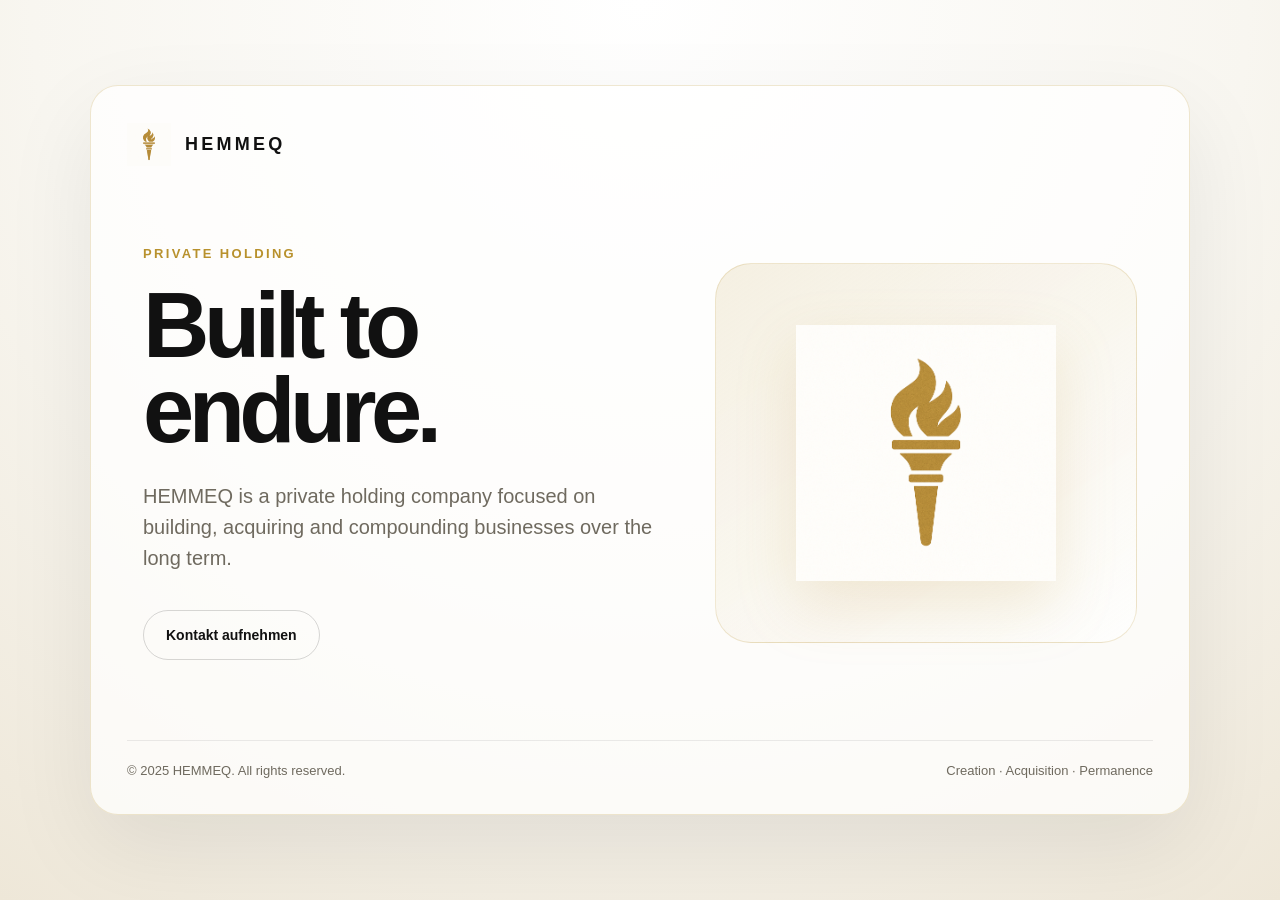
==== index.html @ d727cfa4 "Update index.html" ====
<!DOCTYPE html>
<html lang="de">
<head>
  <meta charset="UTF-8" />
  <meta name="viewport" content="width=device-width, initial-scale=1.0" />
  <link rel="icon" type="image/png" href="hemmeq_favicon.png">
  <title>HEMMEQ</title>
  <style>
    :root {
      --gold: #b8912d;
      --black: #111111;
      --white: #f8f6f0;
      --muted: #6f6a5f;
    }

    * {
      box-sizing: border-box;
      margin: 0;
      padding: 0;
    }

    body {
      min-height: 100vh;
      font-family: Arial, Helvetica, sans-serif;
      background: radial-gradient(circle at top, #ffffff 0%, var(--white) 55%, #eee7d8 100%);
      color: var(--black);
      display: flex;
      align-items: center;
      justify-content: center;
      padding: 24px;
    }

    .page {
      width: 100%;
      max-width: 1100px;
      min-height: 680px;
      background: rgba(255, 255, 255, 0.72);
      border: 1px solid rgba(184, 145, 45, 0.22);
      border-radius: 28px;
      box-shadow: 0 32px 90px rgba(17, 17, 17, 0.08);
      padding: 36px;
      display: flex;
      flex-direction: column;
      justify-content: space-between;
    }

    header {
      display: flex;
      align-items: center;
      justify-content: space-between;
      gap: 24px;
    }

    .brand {
      display: flex;
      align-items: center;
      gap: 14px;
      font-weight: 700;
      letter-spacing: 0.18em;
      font-size: 18px;
    }

    .brand img {
      width: 44px;
      height: 44px;
      object-fit: contain;
    }

    nav {
      display: flex;
      gap: 28px;
      font-size: 14px;
      color: var(--muted);
    }

    nav a {
      color: inherit;
      text-decoration: none;
    }

    main {
      display: grid;
      grid-template-columns: 1.1fr 0.9fr;
      align-items: center;
      gap: 56px;
      padding: 80px 16px;
    }

    .eyebrow {
      color: var(--gold);
      font-size: 13px;
      font-weight: 700;
      letter-spacing: 0.18em;
      text-transform: uppercase;
      margin-bottom: 22px;
    }

    h1 {
      font-size: clamp(48px, 8vw, 92px);
      line-height: 0.92;
      letter-spacing: -0.06em;
      margin-bottom: 28px;
    }

    .subline {
      max-width: 560px;
      color: var(--muted);
      font-size: 20px;
      line-height: 1.55;
      margin-bottom: 36px;
    }

    .actions {
      display: flex;
      flex-wrap: wrap;
      gap: 14px;
      align-items: center;
    }

    .button {
      display: inline-flex;
      align-items: center;
      justify-content: center;
      min-height: 50px;
      padding: 0 22px;
      border-radius: 999px;
      background: var(--black);
      color: white;
      text-decoration: none;
      font-weight: 700;
      font-size: 14px;
    }

    .button.secondary {
      background: transparent;
      color: var(--black);
      border: 1px solid rgba(17, 17, 17, 0.16);
    }

    .logo-stage {
      display: flex;
      align-items: center;
      justify-content: center;
      min-height: 380px;
      border-radius: 36px;
      background: linear-gradient(145deg, rgba(184,145,45,0.13), rgba(255,255,255,0.65));
      border: 1px solid rgba(184, 145, 45, 0.2);
    }

    .logo-stage img {
      width: min(260px, 70%);
      height: auto;
      filter: drop-shadow(0 24px 30px rgba(184, 145, 45, 0.16));
    }

    footer {
      display: flex;
      justify-content: space-between;
      gap: 20px;
      color: var(--muted);
      font-size: 13px;
      border-top: 1px solid rgba(17, 17, 17, 0.08);
      padding-top: 22px;
    }

    @media (max-width: 820px) {
      .page {
        padding: 24px;
        min-height: auto;
      }

      nav {
        display: none;
      }

      main {
        grid-template-columns: 1fr;
        padding: 56px 0;
      }

      .logo-stage {
        min-height: 260px;
        order: -1;
      }

      footer {
        flex-direction: column;
      }
    }
  </style>
</head>
<body>
  <div class="page">
    <header>
      <div class="brand">
        <img src="logo.jpg" alt="HEMMEQ Logo" />
        <span>HEMMEQ</span>
      </div>
    </header>

    <main>
      <section>
        <div class="eyebrow">Private Holding</div>
        <h1>Built to endure.</h1>
        <p class="subline">
          HEMMEQ is a private holding company focused on building, acquiring and compounding businesses over the long term.
        </p>
        <div class="actions">
          <a class="button secondary" href="mailto:viktor@hemmeq.com">Kontakt aufnehmen</a>
        </div>
      </section>

      <section class="logo-stage" aria-label="HEMMEQ Logo">
        <img src="logo.jpg" alt="Goldene Fackel als HEMMEQ Logo" />
      </section>
    </main>

    <footer>
      <span>© 2025 HEMMEQ. All rights reserved.</span>
      <span>Creation · Acquisition · Permanence</span>
    </footer>
  </div>
</body>
</html>
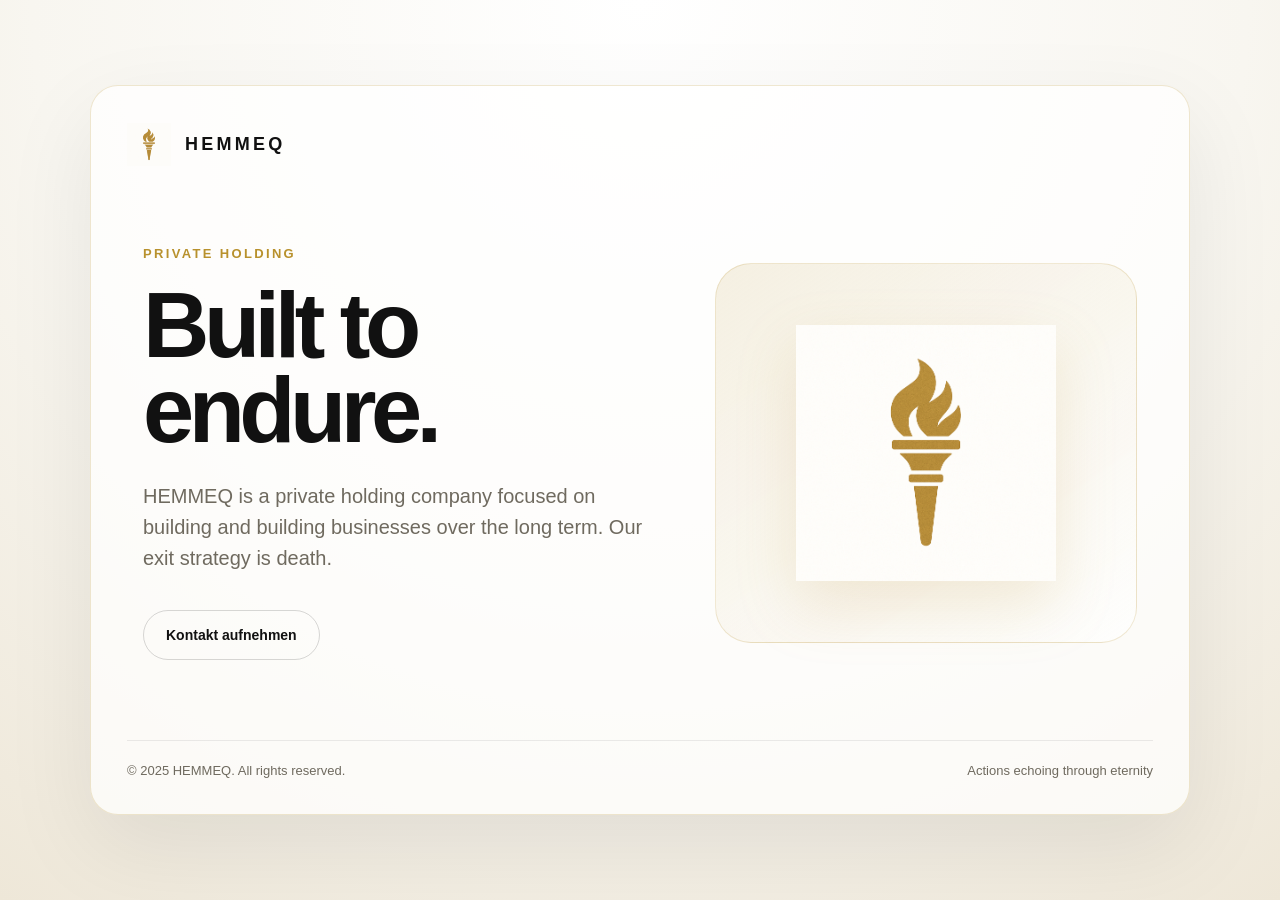
==== commit 49bd6d0d: "Update index.html" ====
--- a/index.html
+++ b/index.html
@@ -3,7 +3,8 @@
 <head>
   <meta charset="UTF-8" />
   <meta name="viewport" content="width=device-width, initial-scale=1.0" />
-  <link rel="icon" type="image/png" href="hemmeq_favicon.png">
+  <link rel="icon" type="image/png" href="hemmeq_logo_transparent.png">
+  <link rel="apple-touch-icon" href="hemmeq_favicon.png">
   <title>HEMMEQ</title>
   <style>
     :root {
@@ -203,7 +204,7 @@
         <div class="eyebrow">Private Holding</div>
         <h1>Built to endure.</h1>
         <p class="subline">
-          HEMMEQ is a private holding company focused on building, acquiring and compounding businesses over the long term.
+          HEMMEQ is a private holding company focused on building and building businesses over the long term. Our exit strategy is death.
         </p>
         <div class="actions">
           <a class="button secondary" href="mailto:viktor@hemmeq.com">Kontakt aufnehmen</a>
@@ -217,7 +218,7 @@
 
     <footer>
       <span>© 2025 HEMMEQ. All rights reserved.</span>
-      <span>Creation · Acquisition · Permanence</span>
+      <span>Actions echoing through eternity</span>
     </footer>
   </div>
 </body>
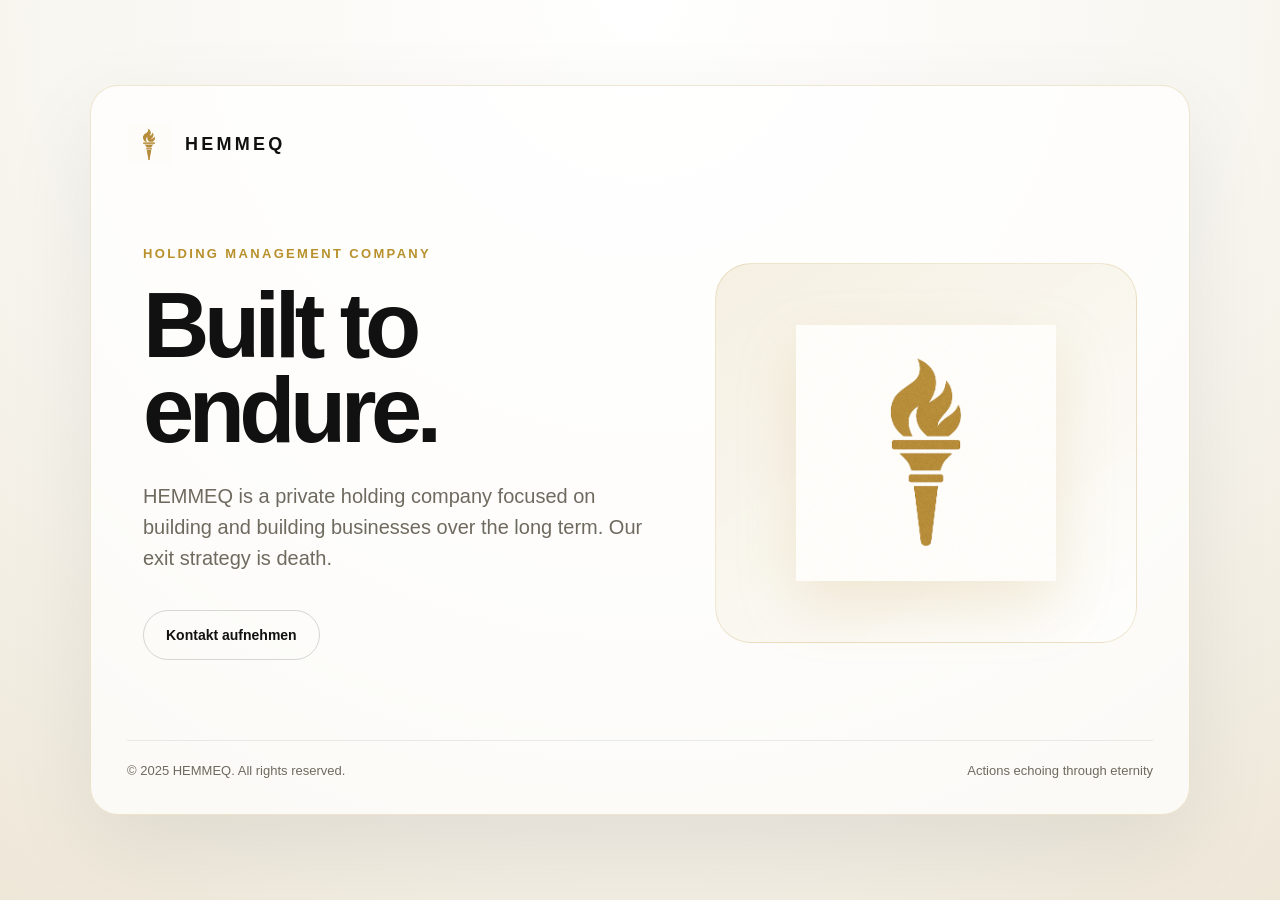
==== commit d2604920: "Update index.html" ====
--- a/index.html
+++ b/index.html
@@ -201,7 +201,7 @@
 
     <main>
       <section>
-        <div class="eyebrow">Private Holding</div>
+        <div class="eyebrow">Holding Management Company</div>
         <h1>Built to endure.</h1>
         <p class="subline">
           HEMMEQ is a private holding company focused on building and building businesses over the long term. Our exit strategy is death.
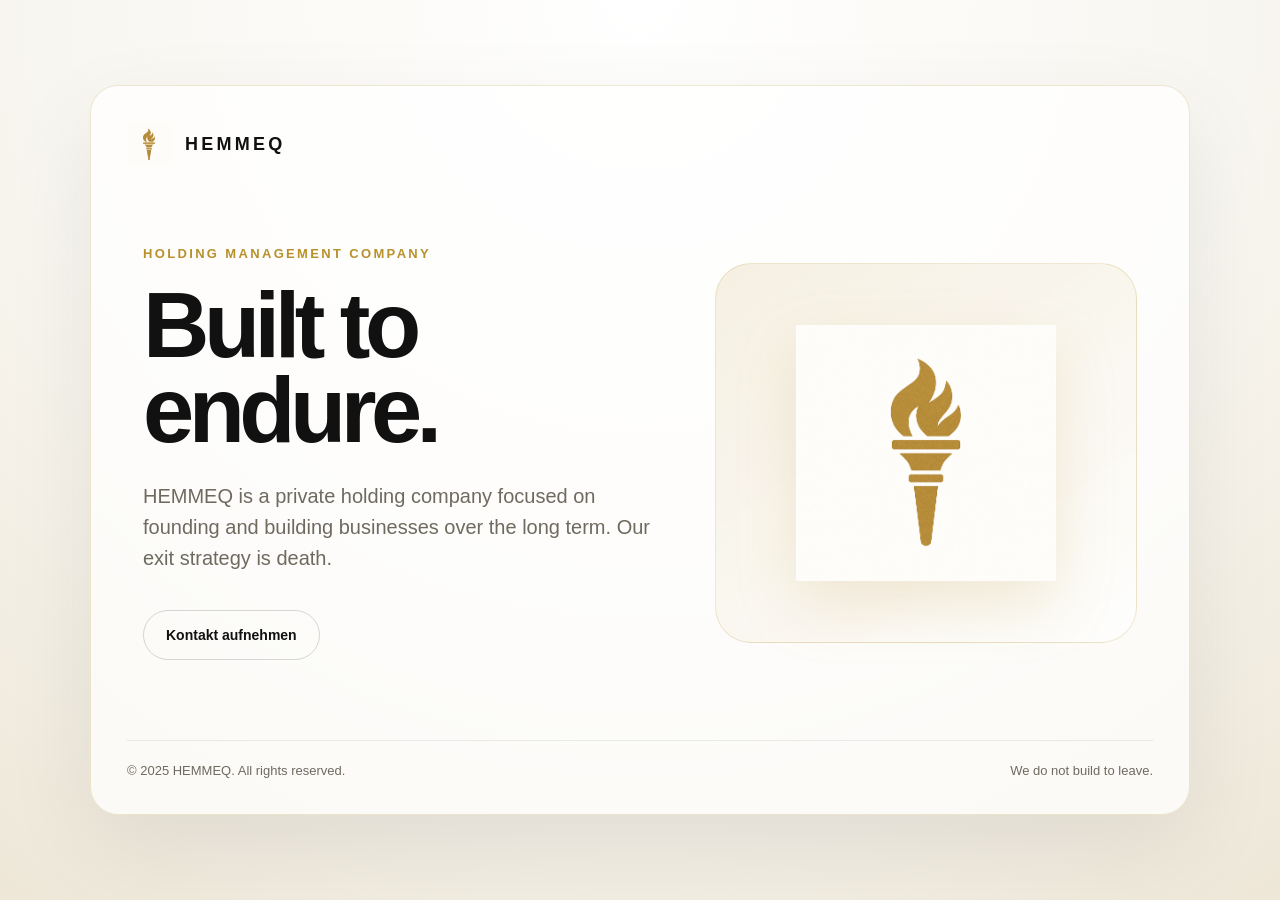
==== commit b04500f4: "Update index.html" ====
--- a/index.html
+++ b/index.html
@@ -204,7 +204,7 @@
         <div class="eyebrow">Holding Management Company</div>
         <h1>Built to endure.</h1>
         <p class="subline">
-          HEMMEQ is a private holding company focused on building and building businesses over the long term. Our exit strategy is death.
+          HEMMEQ is a private holding company focused on founding and building businesses over the long term. Our exit strategy is death.
         </p>
         <div class="actions">
           <a class="button secondary" href="mailto:viktor@hemmeq.com">Kontakt aufnehmen</a>
@@ -218,7 +218,7 @@
 
     <footer>
       <span>© 2025 HEMMEQ. All rights reserved.</span>
-      <span>Actions echoing through eternity</span>
+      <span>We do not build to leave.</span>
     </footer>
   </div>
 </body>
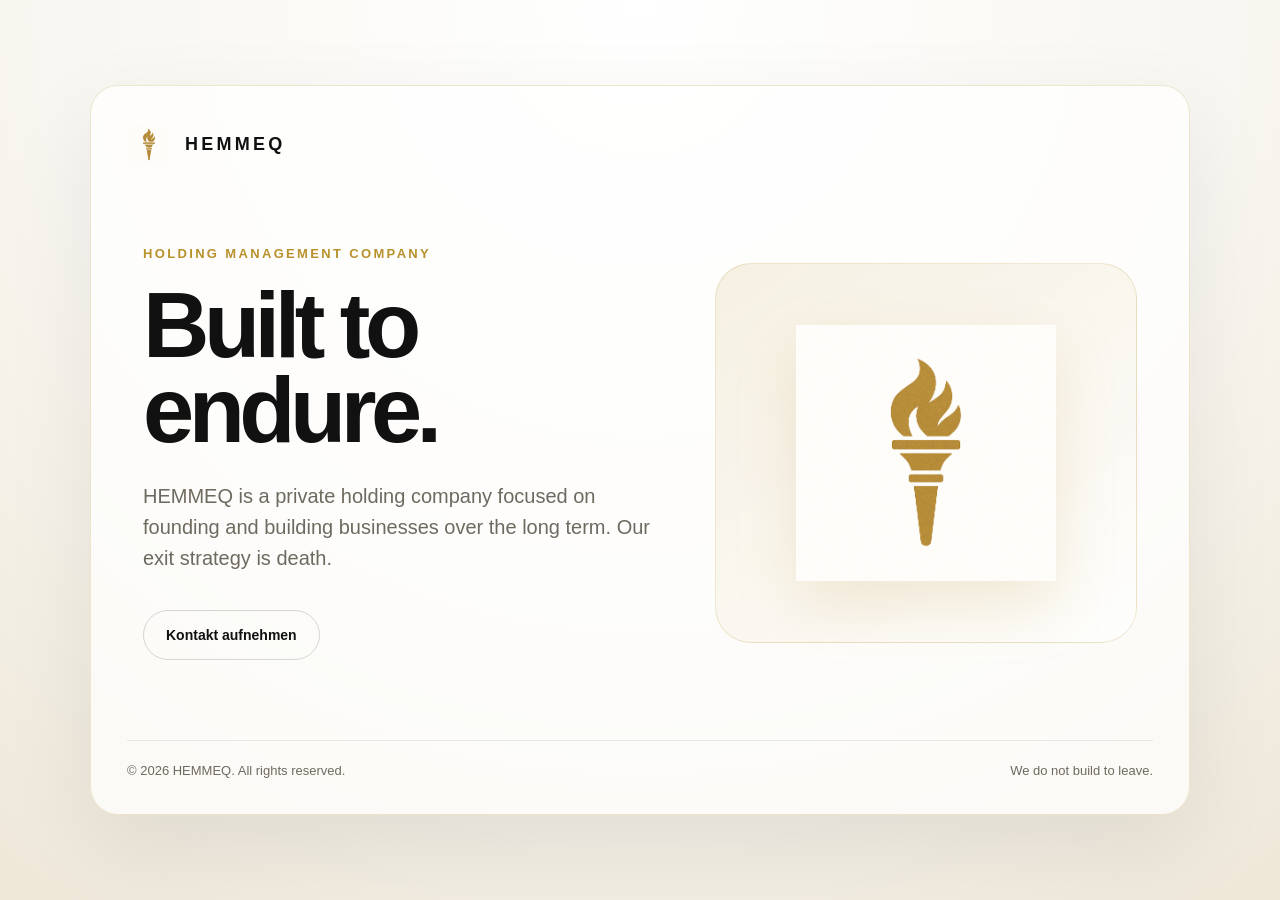
==== commit acf30989: "Update index.html" ====
--- a/index.html
+++ b/index.html
@@ -217,7 +217,7 @@
     </main>
 
     <footer>
-      <span>© 2025 HEMMEQ. All rights reserved.</span>
+      <span>© 2026 HEMMEQ. All rights reserved.</span>
       <span>We do not build to leave.</span>
     </footer>
   </div>
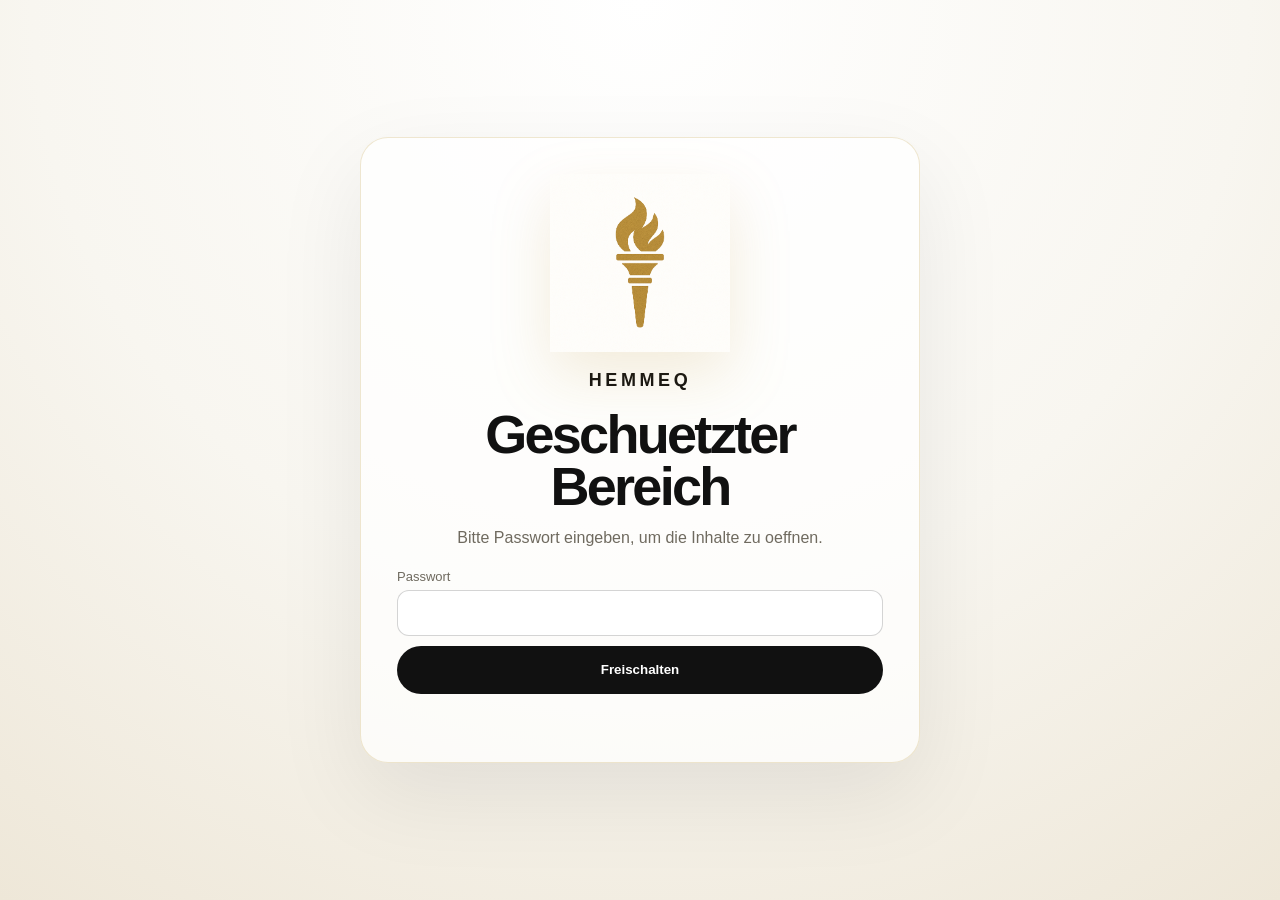
==== commit a43a7845: "Add files via upload" ====
--- a/index.html
+++ b/index.html
@@ -3,223 +3,82 @@
 <head>
   <meta charset="UTF-8" />
   <meta name="viewport" content="width=device-width, initial-scale=1.0" />
-  <link rel="icon" type="image/png" href="hemmeq_logo_transparent.png">
-  <link rel="apple-touch-icon" href="hemmeq_favicon.png">
+  <link rel="icon" type="image/png" href="assets/images/hemmeq_logo_transparent.png" />
+  <link rel="apple-touch-icon" href="assets/images/hemmeq_favicon.png" />
   <title>HEMMEQ</title>
-  <style>
-    :root {
-      --gold: #b8912d;
-      --black: #111111;
-      --white: #f8f6f0;
-      --muted: #6f6a5f;
-    }
-
-    * {
-      box-sizing: border-box;
-      margin: 0;
-      padding: 0;
-    }
-
-    body {
-      min-height: 100vh;
-      font-family: Arial, Helvetica, sans-serif;
-      background: radial-gradient(circle at top, #ffffff 0%, var(--white) 55%, #eee7d8 100%);
-      color: var(--black);
-      display: flex;
-      align-items: center;
-      justify-content: center;
-      padding: 24px;
-    }
-
-    .page {
-      width: 100%;
-      max-width: 1100px;
-      min-height: 680px;
-      background: rgba(255, 255, 255, 0.72);
-      border: 1px solid rgba(184, 145, 45, 0.22);
-      border-radius: 28px;
-      box-shadow: 0 32px 90px rgba(17, 17, 17, 0.08);
-      padding: 36px;
-      display: flex;
-      flex-direction: column;
-      justify-content: space-between;
-    }
-
-    header {
-      display: flex;
-      align-items: center;
-      justify-content: space-between;
-      gap: 24px;
-    }
-
-    .brand {
-      display: flex;
-      align-items: center;
-      gap: 14px;
-      font-weight: 700;
-      letter-spacing: 0.18em;
-      font-size: 18px;
-    }
-
-    .brand img {
-      width: 44px;
-      height: 44px;
-      object-fit: contain;
-    }
-
-    nav {
-      display: flex;
-      gap: 28px;
-      font-size: 14px;
-      color: var(--muted);
-    }
-
-    nav a {
-      color: inherit;
-      text-decoration: none;
-    }
-
-    main {
-      display: grid;
-      grid-template-columns: 1.1fr 0.9fr;
-      align-items: center;
-      gap: 56px;
-      padding: 80px 16px;
-    }
-
-    .eyebrow {
-      color: var(--gold);
-      font-size: 13px;
-      font-weight: 700;
-      letter-spacing: 0.18em;
-      text-transform: uppercase;
-      margin-bottom: 22px;
-    }
-
-    h1 {
-      font-size: clamp(48px, 8vw, 92px);
-      line-height: 0.92;
-      letter-spacing: -0.06em;
-      margin-bottom: 28px;
-    }
-
-    .subline {
-      max-width: 560px;
-      color: var(--muted);
-      font-size: 20px;
-      line-height: 1.55;
-      margin-bottom: 36px;
-    }
-
-    .actions {
-      display: flex;
-      flex-wrap: wrap;
-      gap: 14px;
-      align-items: center;
-    }
-
-    .button {
-      display: inline-flex;
-      align-items: center;
-      justify-content: center;
-      min-height: 50px;
-      padding: 0 22px;
-      border-radius: 999px;
-      background: var(--black);
-      color: white;
-      text-decoration: none;
-      font-weight: 700;
-      font-size: 14px;
-    }
-
-    .button.secondary {
-      background: transparent;
-      color: var(--black);
-      border: 1px solid rgba(17, 17, 17, 0.16);
-    }
-
-    .logo-stage {
-      display: flex;
-      align-items: center;
-      justify-content: center;
-      min-height: 380px;
-      border-radius: 36px;
-      background: linear-gradient(145deg, rgba(184,145,45,0.13), rgba(255,255,255,0.65));
-      border: 1px solid rgba(184, 145, 45, 0.2);
-    }
-
-    .logo-stage img {
-      width: min(260px, 70%);
-      height: auto;
-      filter: drop-shadow(0 24px 30px rgba(184, 145, 45, 0.16));
-    }
-
-    footer {
-      display: flex;
-      justify-content: space-between;
-      gap: 20px;
-      color: var(--muted);
-      font-size: 13px;
-      border-top: 1px solid rgba(17, 17, 17, 0.08);
-      padding-top: 22px;
-    }
-
-    @media (max-width: 820px) {
-      .page {
-        padding: 24px;
-        min-height: auto;
-      }
-
-      nav {
-        display: none;
-      }
-
-      main {
-        grid-template-columns: 1fr;
-        padding: 56px 0;
-      }
-
-      .logo-stage {
-        min-height: 260px;
-        order: -1;
-      }
-
-      footer {
-        flex-direction: column;
-      }
-    }
-  </style>
+  <link rel="stylesheet" href="assets/css/main.css" />
+  <script src="assets/js/auth-guard.js"></script>
 </head>
-<body>
+<body class="page-home">
   <div class="page">
     <header>
       <div class="brand">
-        <img src="logo.jpg" alt="HEMMEQ Logo" />
+        <img src="assets/images/logo.jpg" alt="HEMMEQ Logo" />
         <span>HEMMEQ</span>
       </div>
+      <nav aria-label="Hauptnavigation">
+        <a href="index.html">Start</a>
+        <a href="about.html">Ueber uns</a>
+        <a href="kunden.html">Kunden</a>
+      </nav>
     </header>
 
     <main>
       <section>
-        <div class="eyebrow">Holding Management Company</div>
-        <h1>Built to endure.</h1>
+        <div class="eyebrow">KI Beratung und Automatisierung</div>
+        <h1>KI, die im Alltag wirkt.</h1>
         <p class="subline">
-          HEMMEQ is a private holding company focused on founding and building businesses over the long term. Our exit strategy is death.
+          HEMMEQ unterstutzt Unternehmen bei der Einfuhrung von KI in Prozesse, Vertrieb und Operations. Wir verbinden Strategie, Umsetzung und Schulung fur messbare Ergebnisse.
         </p>
         <div class="actions">
+          <button class="button" id="openBooking" type="button">Termin buchen</button>
+          <a class="button secondary" href="about.html">Ueber HEMMEQ</a>
+          <a class="button secondary" href="kunden.html">Unsere Kunden</a>
           <a class="button secondary" href="mailto:viktor@hemmeq.com">Kontakt aufnehmen</a>
         </div>
       </section>
 
       <section class="logo-stage" aria-label="HEMMEQ Logo">
-        <img src="logo.jpg" alt="Goldene Fackel als HEMMEQ Logo" />
+        <img src="assets/images/logo.jpg" alt="Goldene Fackel als HEMMEQ Logo" />
       </section>
     </main>
 
     <footer>
-      <span>© 2026 HEMMEQ. All rights reserved.</span>
-      <span>We do not build to leave.</span>
+      <span>&copy; 2026 HEMMEQ. Alle Rechte vorbehalten.</span>
+      <span>KI Beratung fur nachhaltiges Wachstum.</span>
     </footer>
   </div>
+
+  <div class="modal-backdrop" id="bookingModal" aria-hidden="true">
+    <div class="modal" role="dialog" aria-modal="true" aria-labelledby="bookingTitle">
+      <h2 id="bookingTitle">Erstgesprach buchen</h2>
+      <p>Wahlen Sie Ihren Wunschtermin. Wir bestatigen den Slot per E-Mail.</p>
+      <form class="booking-form" id="bookingForm">
+        <div>
+          <label for="bookingDate">Datum</label>
+          <input id="bookingDate" name="date" type="date" required />
+        </div>
+        <div>
+          <label for="bookingTime">Uhrzeit</label>
+          <input id="bookingTime" name="time" type="time" required />
+        </div>
+        <div>
+          <label for="bookingName">Name</label>
+          <input id="bookingName" name="name" type="text" required />
+        </div>
+        <div>
+          <label for="bookingEmail">E-Mail</label>
+          <input id="bookingEmail" name="email" type="email" required />
+        </div>
+        <div class="modal-actions">
+          <button class="button" type="submit">Anfrage senden</button>
+          <button class="button secondary" type="button" id="closeBooking">Schliessen</button>
+        </div>
+        <div class="status" id="bookingStatus">Vielen Dank. Ihre Terminanfrage wurde vorbereitet.</div>
+      </form>
+    </div>
+  </div>
+
+  <script src="assets/js/booking.js"></script>
 </body>
-</html>
+</html>
--- a/assets/css/main.css
+++ b/assets/css/main.css
@@ -0,0 +1,484 @@
+:root {
+  --gold: #b8912d;
+  --black: #111111;
+  --white: #f8f6f0;
+  --muted: #6f6a5f;
+}
+
+* {
+  box-sizing: border-box;
+  margin: 0;
+  padding: 0;
+}
+
+body {
+  min-height: 100vh;
+  font-family: Arial, Helvetica, sans-serif;
+  background: radial-gradient(circle at top, #ffffff 0%, var(--white) 55%, #eee7d8 100%);
+  color: var(--black);
+  display: flex;
+  align-items: center;
+  justify-content: center;
+  padding: 24px;
+}
+
+.page {
+  width: 100%;
+  max-width: 1100px;
+  min-height: 680px;
+  background: rgba(255, 255, 255, 0.72);
+  border: 1px solid rgba(184, 145, 45, 0.22);
+  border-radius: 28px;
+  box-shadow: 0 32px 90px rgba(17, 17, 17, 0.08);
+  padding: 36px;
+  display: flex;
+  flex-direction: column;
+  justify-content: space-between;
+}
+
+header {
+  display: flex;
+  align-items: center;
+  justify-content: space-between;
+  gap: 24px;
+}
+
+.brand {
+  display: flex;
+  align-items: center;
+  gap: 14px;
+  font-weight: 700;
+  letter-spacing: 0.18em;
+  font-size: 18px;
+}
+
+.brand img {
+  width: 44px;
+  height: 44px;
+  object-fit: contain;
+}
+
+nav {
+  display: flex;
+  gap: 28px;
+  font-size: 14px;
+  color: var(--muted);
+}
+
+nav a {
+  color: inherit;
+  text-decoration: none;
+}
+
+nav a.active {
+  color: var(--black);
+  font-weight: 700;
+}
+
+.button {
+  display: inline-flex;
+  align-items: center;
+  justify-content: center;
+  min-height: 50px;
+  padding: 0 22px;
+  border-radius: 999px;
+  border: 0;
+  background: var(--black);
+  color: #ffffff;
+  text-decoration: none;
+  font-weight: 700;
+  font-size: 14px;
+  cursor: pointer;
+}
+
+.button.secondary {
+  background: transparent;
+  color: var(--black);
+  border: 1px solid rgba(17, 17, 17, 0.16);
+}
+
+footer {
+  display: flex;
+  justify-content: space-between;
+  gap: 20px;
+  color: var(--muted);
+  font-size: 13px;
+  border-top: 1px solid rgba(17, 17, 17, 0.08);
+  padding-top: 22px;
+}
+
+.page-home main {
+  display: grid;
+  grid-template-columns: 1.1fr 0.9fr;
+  align-items: center;
+  gap: 56px;
+  padding: 80px 16px;
+}
+
+.page-home .eyebrow {
+  color: var(--gold);
+  font-size: 13px;
+  font-weight: 700;
+  letter-spacing: 0.18em;
+  text-transform: uppercase;
+  margin-bottom: 22px;
+}
+
+.page-home h1 {
+  font-size: clamp(48px, 8vw, 92px);
+  line-height: 0.92;
+  letter-spacing: -0.06em;
+  margin-bottom: 28px;
+}
+
+.page-home .subline {
+  max-width: 560px;
+  color: var(--muted);
+  font-size: 20px;
+  line-height: 1.55;
+  margin-bottom: 36px;
+}
+
+.page-home .actions {
+  display: flex;
+  flex-wrap: wrap;
+  gap: 14px;
+  align-items: center;
+}
+
+.page-home .logo-stage {
+  display: flex;
+  align-items: center;
+  justify-content: center;
+  min-height: 380px;
+  border-radius: 36px;
+  background: linear-gradient(145deg, rgba(184, 145, 45, 0.13), rgba(255, 255, 255, 0.65));
+  border: 1px solid rgba(184, 145, 45, 0.2);
+}
+
+.page-home .logo-stage img {
+  width: min(260px, 70%);
+  height: auto;
+  filter: drop-shadow(0 24px 30px rgba(184, 145, 45, 0.16));
+}
+
+.page-home .modal-backdrop {
+  position: fixed;
+  inset: 0;
+  background: rgba(17, 17, 17, 0.45);
+  display: none;
+  align-items: center;
+  justify-content: center;
+  padding: 24px;
+  z-index: 20;
+}
+
+.page-home .modal-backdrop.active {
+  display: flex;
+}
+
+.page-home .modal {
+  width: min(540px, 100%);
+  background: #ffffff;
+  border-radius: 22px;
+  border: 1px solid rgba(184, 145, 45, 0.22);
+  box-shadow: 0 30px 60px rgba(17, 17, 17, 0.2);
+  padding: 26px;
+}
+
+.page-home .modal h2 {
+  font-size: 28px;
+  margin-bottom: 8px;
+  letter-spacing: -0.03em;
+}
+
+.page-home .modal p {
+  color: var(--muted);
+  margin-bottom: 18px;
+  line-height: 1.45;
+}
+
+.page-home .booking-form {
+  display: grid;
+  gap: 12px;
+}
+
+.page-home .booking-form label {
+  font-size: 13px;
+  color: var(--muted);
+  margin-bottom: 4px;
+  display: block;
+}
+
+.page-home .booking-form input {
+  width: 100%;
+  border: 1px solid rgba(17, 17, 17, 0.18);
+  border-radius: 12px;
+  min-height: 44px;
+  padding: 10px 12px;
+  font: inherit;
+  color: var(--black);
+}
+
+.page-home .modal-actions {
+  display: flex;
+  gap: 10px;
+  margin-top: 6px;
+}
+
+.page-home .status {
+  display: none;
+  margin-top: 8px;
+  color: #1d5f37;
+  font-size: 14px;
+}
+
+.page-home .status.visible {
+  display: block;
+}
+
+.page-about main {
+  display: grid;
+  grid-template-columns: 1fr 0.95fr;
+  align-items: center;
+  gap: 56px;
+  padding: 64px 16px;
+}
+
+.page-about .eyebrow {
+  color: var(--gold);
+  font-size: 13px;
+  font-weight: 700;
+  letter-spacing: 0.18em;
+  text-transform: uppercase;
+  margin-bottom: 18px;
+}
+
+.page-about h1 {
+  font-size: clamp(38px, 6.2vw, 70px);
+  line-height: 0.96;
+  letter-spacing: -0.05em;
+  margin-bottom: 22px;
+}
+
+.page-about .intro,
+.page-about .body-text {
+  color: var(--muted);
+  line-height: 1.65;
+  margin-bottom: 18px;
+  font-size: 18px;
+  max-width: 600px;
+}
+
+.page-about .actions {
+  display: flex;
+  flex-wrap: wrap;
+  gap: 14px;
+  margin-top: 14px;
+}
+
+.page-about .profile-stage {
+  border-radius: 34px;
+  padding: 18px;
+  background: linear-gradient(145deg, rgba(184, 145, 45, 0.13), rgba(255, 255, 255, 0.65));
+  border: 1px solid rgba(184, 145, 45, 0.2);
+}
+
+.page-about .profile-stage img {
+  width: 100%;
+  height: auto;
+  border-radius: 24px;
+  object-fit: cover;
+  display: block;
+  box-shadow: 0 20px 36px rgba(17, 17, 17, 0.16);
+}
+
+.page-about .profile-caption {
+  margin-top: 12px;
+  font-size: 13px;
+  color: var(--muted);
+  text-align: center;
+}
+
+.page-kunden main {
+  padding: 64px 8px;
+}
+
+.page-kunden .eyebrow {
+  color: var(--gold);
+  font-size: 13px;
+  font-weight: 700;
+  letter-spacing: 0.18em;
+  text-transform: uppercase;
+  margin-bottom: 14px;
+}
+
+.page-kunden h1 {
+  font-size: clamp(38px, 6.2vw, 68px);
+  line-height: 0.96;
+  letter-spacing: -0.05em;
+  margin-bottom: 20px;
+  max-width: 760px;
+}
+
+.page-kunden .intro {
+  color: var(--muted);
+  line-height: 1.65;
+  margin-bottom: 30px;
+  font-size: 18px;
+  max-width: 760px;
+}
+
+.page-kunden .client-grid {
+  display: grid;
+  grid-template-columns: repeat(3, minmax(0, 1fr));
+  gap: 16px;
+}
+
+.page-kunden .client-card {
+  border-radius: 20px;
+  border: 1px solid rgba(184, 145, 45, 0.2);
+  background: linear-gradient(145deg, rgba(184, 145, 45, 0.09), rgba(255, 255, 255, 0.95));
+  padding: 22px;
+  min-height: 170px;
+  display: flex;
+  flex-direction: column;
+  justify-content: space-between;
+}
+
+.page-kunden .client-name {
+  font-size: 24px;
+  line-height: 1.15;
+  letter-spacing: -0.03em;
+  margin-bottom: 12px;
+}
+
+.page-kunden .client-note {
+  font-size: 14px;
+  color: var(--muted);
+  line-height: 1.55;
+}
+
+.page-kunden .actions {
+  display: flex;
+  flex-wrap: wrap;
+  gap: 14px;
+  margin-top: 24px;
+}
+
+.page-login .page {
+  max-width: 560px;
+  min-height: 0;
+  text-align: center;
+}
+
+.page-login .logo {
+  width: min(180px, 42vw);
+  height: auto;
+  margin: 0 auto 18px;
+  display: block;
+  filter: drop-shadow(0 24px 30px rgba(184, 145, 45, 0.16));
+}
+
+.page-login .brand-name {
+  letter-spacing: 0.2em;
+  font-weight: 700;
+  font-size: 18px;
+  margin-bottom: 18px;
+}
+
+.page-login h1 {
+  font-size: clamp(34px, 7vw, 54px);
+  line-height: 0.95;
+  letter-spacing: -0.05em;
+  margin-bottom: 14px;
+}
+
+.page-login p {
+  color: var(--muted);
+  line-height: 1.55;
+  margin-bottom: 18px;
+}
+
+.page-login label {
+  display: block;
+  text-align: left;
+  font-size: 13px;
+  color: var(--muted);
+  margin-bottom: 6px;
+}
+
+.page-login input {
+  width: 100%;
+  min-height: 46px;
+  border-radius: 12px;
+  border: 1px solid rgba(17, 17, 17, 0.18);
+  padding: 10px 12px;
+  font: inherit;
+  margin-bottom: 10px;
+}
+
+.page-login button {
+  width: 100%;
+  min-height: 48px;
+  border-radius: 999px;
+  border: 0;
+  background: var(--black);
+  color: #ffffff;
+  font-weight: 700;
+  cursor: pointer;
+}
+
+.page-login .error {
+  min-height: 22px;
+  margin-top: 10px;
+  color: #a01f1f;
+  font-size: 14px;
+}
+
+@media (max-width: 920px) {
+  .page-kunden .client-grid {
+    grid-template-columns: 1fr;
+  }
+}
+
+@media (max-width: 820px) {
+  .page {
+    padding: 24px;
+    min-height: auto;
+  }
+
+  nav {
+    display: none;
+  }
+
+  footer {
+    flex-direction: column;
+  }
+
+  .page-home main {
+    grid-template-columns: 1fr;
+    padding: 56px 0;
+  }
+
+  .page-home .logo-stage {
+    min-height: 260px;
+    order: -1;
+  }
+
+  .page-about main {
+    grid-template-columns: 1fr;
+    gap: 28px;
+    padding: 42px 0;
+  }
+
+  .page-about .intro,
+  .page-about .body-text,
+  .page-kunden .intro {
+    font-size: 17px;
+  }
+
+  .page-kunden main {
+    padding: 42px 0;
+  }
+}
